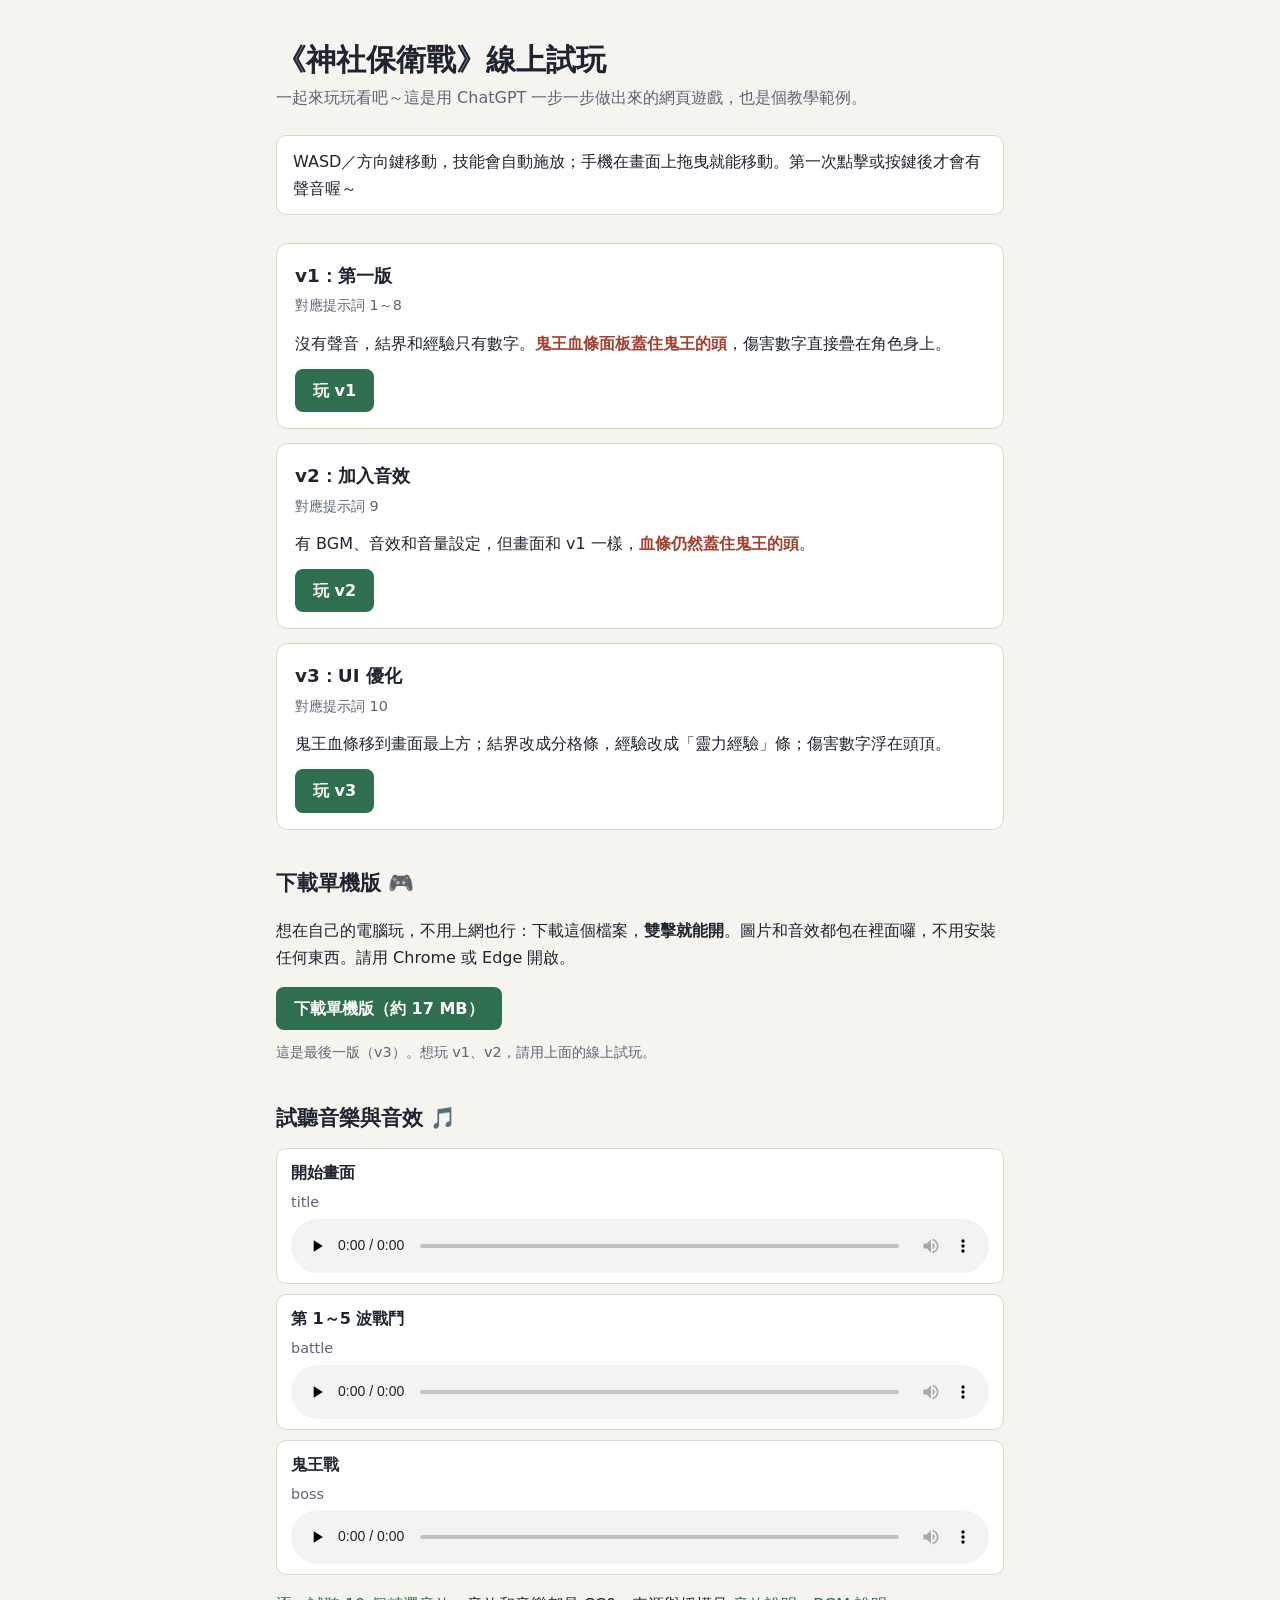
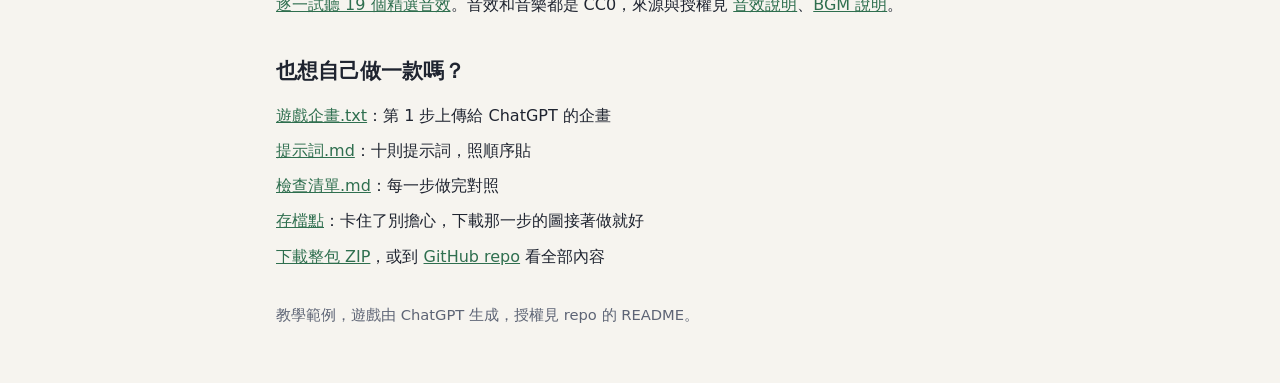
==== index.html @ bb47d9ec "Add Shrine Defense follow-along tutorial pack Game plan, prompts, per-step checklist and save points" ====
<!doctype html>
<html lang="zh-Hant">
<head>
<meta charset="UTF-8">
<meta name="viewport" content="width=device-width,initial-scale=1">
<title>神社保衛戰：線上試玩</title>
<meta name="description" content="教學範例：用 ChatGPT 做出來的網頁遊戲，三個版本都能直接玩。">
<style>
  :root {
    --bg: #f6f4ef; --card: #ffffff; --ink: #1f2430; --muted: #5d6475;
    --line: #dcd7cc; --accent: #2f6f4f; --accent-ink: #ffffff; --bad: #a3402f;
  }
  @media (prefers-color-scheme: dark) {
    :root {
      --bg: #111521; --card: #1a2030; --ink: #eceff6; --muted: #a2abc0;
      --line: #2c3550; --accent: #7fd1a3; --accent-ink: #0d1a13; --bad: #f0a08c;
    }
  }
  * { box-sizing: border-box; }
  body {
    margin: 0; background: var(--bg); color: var(--ink);
    font: 16px/1.7 system-ui, "Noto Sans TC", "PingFang TC", "Microsoft JhengHei", sans-serif;
  }
  main { max-width: 760px; margin: 0 auto; padding: 40px 16px 56px; }
  h1 { margin: 0 0 4px; font-size: 1.9rem; line-height: 1.3; }
  .sub { margin: 0 0 24px; color: var(--muted); }
  .play-hint { margin: 0 0 28px; padding: 12px 16px; border: 1px solid var(--line); border-radius: 10px; background: var(--card); }
  .versions { display: grid; gap: 14px; padding: 0; margin: 0; list-style: none; }
  .version { border: 1px solid var(--line); border-radius: 12px; background: var(--card); padding: 16px 18px; }
  .version h2 { margin: 0 0 2px; font-size: 1.15rem; }
  .meta { margin: 0 0 8px; color: var(--muted); font-size: .9rem; }
  .version p { margin: 0 0 12px; }
  .bug { color: var(--bad); font-weight: 600; }
  .btn {
    display: inline-block; padding: 8px 18px; border-radius: 8px; text-decoration: none; font-weight: 600;
    background: var(--accent); color: var(--accent-ink);
  }
  .btn:focus-visible, a:focus-visible { outline: 3px solid var(--accent); outline-offset: 2px; }
  section { margin-top: 36px; }
  section h2 { margin: 0 0 12px; font-size: 1.3rem; }
  .tracks { display: grid; gap: 10px; padding: 0; margin: 0 0 14px; list-style: none; }
  .track { display: grid; gap: 4px; padding: 10px 14px; border: 1px solid var(--line); border-radius: 10px; background: var(--card); }
  .track b { font-weight: 600; }
  .track span { color: var(--muted); font-size: .9rem; }
  .track audio { width: 100%; }
  .make { padding: 0; margin: 0; list-style: none; display: grid; gap: 8px; }
  footer { margin-top: 32px; color: var(--muted); font-size: .92rem; }
  a { color: var(--accent); }
</style>
</head>
<body>
<main>
  <h1>《神社保衛戰》線上試玩</h1>
  <p class="sub">一起來玩玩看吧～這是用 ChatGPT 一步一步做出來的網頁遊戲，也是個教學範例。</p>

  <p class="play-hint">WASD／方向鍵移動，技能會自動施放；手機在畫面上拖曳就能移動。第一次點擊或按鍵後才會有聲音喔～</p>

  <ul class="versions">
    <li class="version">
      <h2>v1：第一版</h2>
      <p class="meta">對應提示詞 1～8</p>
      <p>沒有聲音，結界和經驗只有數字。<span class="bug">鬼王血條面板蓋住鬼王的頭</span>，傷害數字直接疊在角色身上。</p>
      <a class="btn" href="完成版/v1-第一版/">玩 v1</a>
    </li>
    <li class="version">
      <h2>v2：加入音效</h2>
      <p class="meta">對應提示詞 9</p>
      <p>有 BGM、音效和音量設定，但畫面和 v1 一樣，<span class="bug">血條仍然蓋住鬼王的頭</span>。</p>
      <a class="btn" href="完成版/v2-加入音效/">玩 v2</a>
    </li>
    <li class="version">
      <h2>v3：UI 優化</h2>
      <p class="meta">對應提示詞 10</p>
      <p>鬼王血條移到畫面最上方；結界改成分格條，經驗改成「靈力經驗」條；傷害數字浮在頭頂。</p>
      <a class="btn" href="完成版/v3-UI優化/">玩 v3</a>
    </li>
  </ul>

  <section id="offline">
    <h2>下載單機版 🎮</h2>
    <p>想在自己的電腦玩，不用上網也行：下載這個檔案，<b>雙擊就能開</b>。圖片和音效都包在裡面囉，不用安裝任何東西。請用 Chrome 或 Edge 開啟。</p>
    <a class="btn" href="神社保衛戰-單機版.html" download>下載單機版（約 17 MB）</a>
    <p class="meta" style="margin-top:10px">這是最後一版（v3）。想玩 v1、v2，請用上面的線上試玩。</p>
  </section>

  <section id="sound">
    <h2>試聽音樂與音效 🎵</h2>
    <ul class="tracks">
      <li class="track"><b>開始畫面</b><span>title</span><audio controls preload="none" src="BGM/選定/title.ogg"></audio></li>
      <li class="track"><b>第 1～5 波戰鬥</b><span>battle</span><audio controls preload="none" src="BGM/選定/battle.ogg"></audio></li>
      <li class="track"><b>鬼王戰</b><span>boss</span><audio controls preload="none" src="BGM/選定/boss.ogg"></audio></li>
    </ul>
    <p><a href="音效/精選/試聽.html">逐一試聽 19 個精選音效</a>。音效和音樂都是 CC0，來源與授權見
      <a href="https://github.com/MojimojiLab/shrine-defense-demo/blob/main/音效/README.md">音效說明</a>、<a href="https://github.com/MojimojiLab/shrine-defense-demo/blob/main/BGM/README.md">BGM 說明</a>。</p>
  </section>

  <section id="make">
    <h2>也想自己做一款嗎？</h2>
    <ul class="make">
      <li><a href="https://github.com/MojimojiLab/shrine-defense-demo/blob/main/遊戲企畫.txt">遊戲企畫.txt</a>：第 1 步上傳給 ChatGPT 的企畫</li>
      <li><a href="https://github.com/MojimojiLab/shrine-defense-demo/blob/main/提示詞.md">提示詞.md</a>：十則提示詞，照順序貼</li>
      <li><a href="https://github.com/MojimojiLab/shrine-defense-demo/blob/main/檢查清單.md">檢查清單.md</a>：每一步做完對照</li>
      <li><a href="https://github.com/MojimojiLab/shrine-defense-demo/tree/main/存檔點">存檔點</a>：卡住了別擔心，下載那一步的圖接著做就好</li>
      <li><a href="https://github.com/MojimojiLab/shrine-defense-demo/archive/refs/heads/main.zip">下載整包 ZIP</a>，或到 <a href="https://github.com/MojimojiLab/shrine-defense-demo">GitHub repo</a> 看全部內容</li>
    </ul>
  </section>

  <footer>
    教學範例，遊戲由 ChatGPT 生成，授權見 repo 的 README。
  </footer>
</main>
</body>
</html>
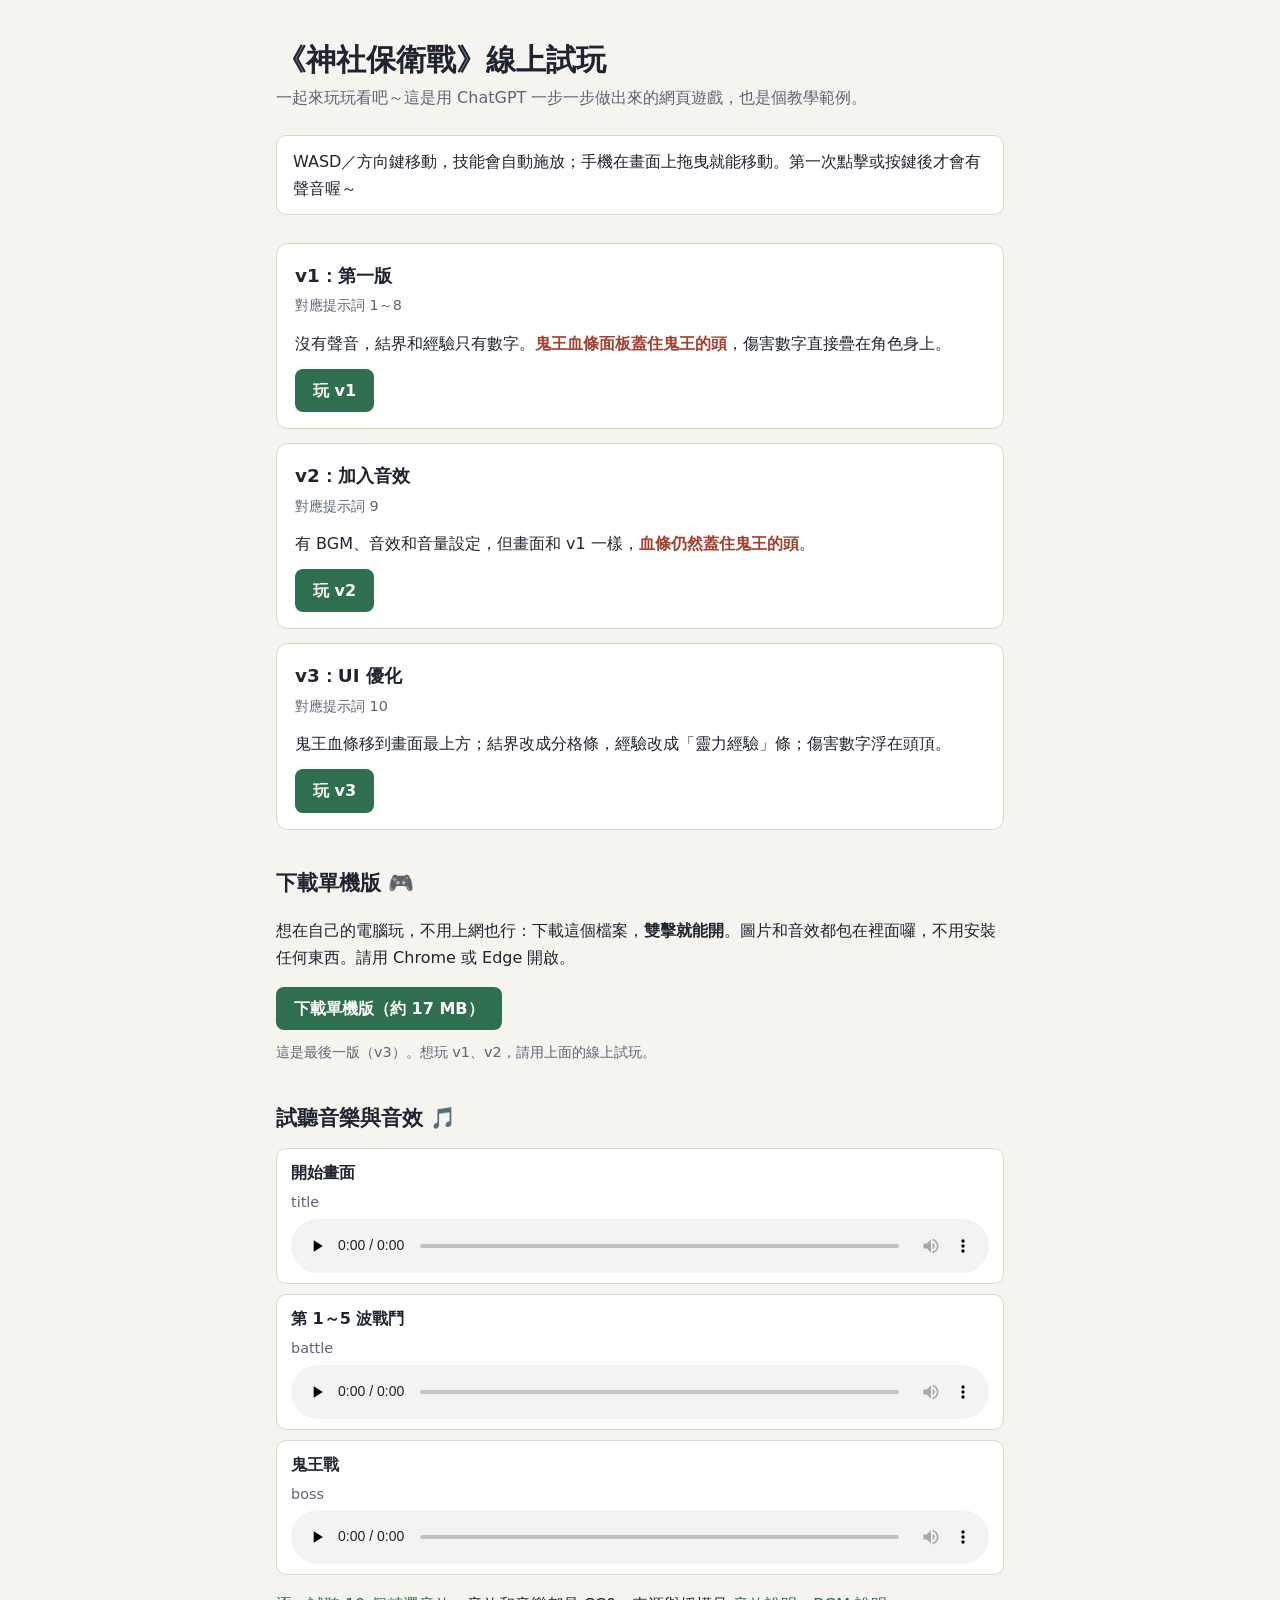
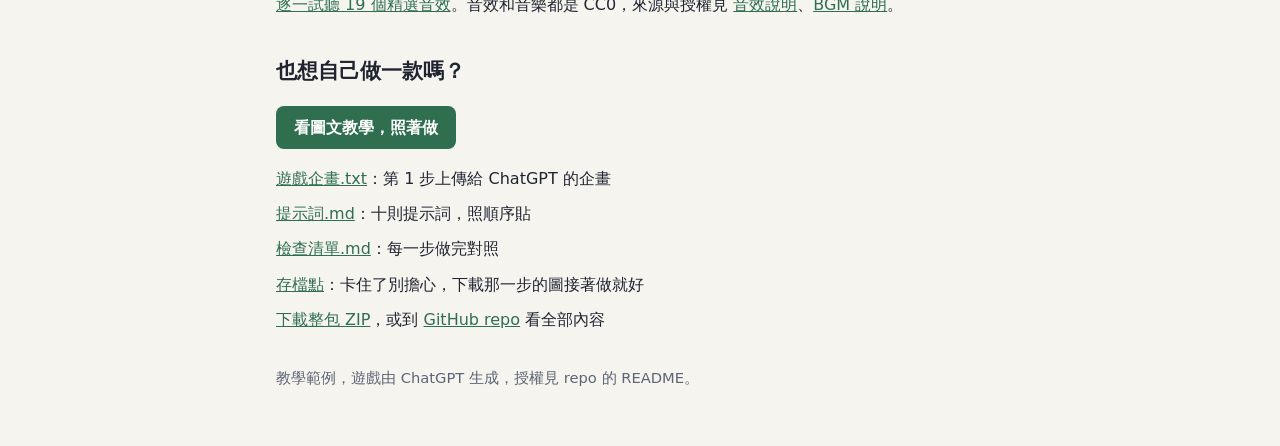
==== commit 25391ccc: "Turn the README into a full illustrated tutorial Every step now has its prompt, screenshots, result," ====
--- a/index.html
+++ b/index.html
@@ -96,6 +96,7 @@
 
   <section id="make">
     <h2>也想自己做一款嗎？</h2>
+    <p><a class="btn" href="https://github.com/MojimojiLab/shrine-defense-demo#readme">看圖文教學，照著做</a></p>
     <ul class="make">
       <li><a href="https://github.com/MojimojiLab/shrine-defense-demo/blob/main/遊戲企畫.txt">遊戲企畫.txt</a>：第 1 步上傳給 ChatGPT 的企畫</li>
       <li><a href="https://github.com/MojimojiLab/shrine-defense-demo/blob/main/提示詞.md">提示詞.md</a>：十則提示詞，照順序貼</li>
